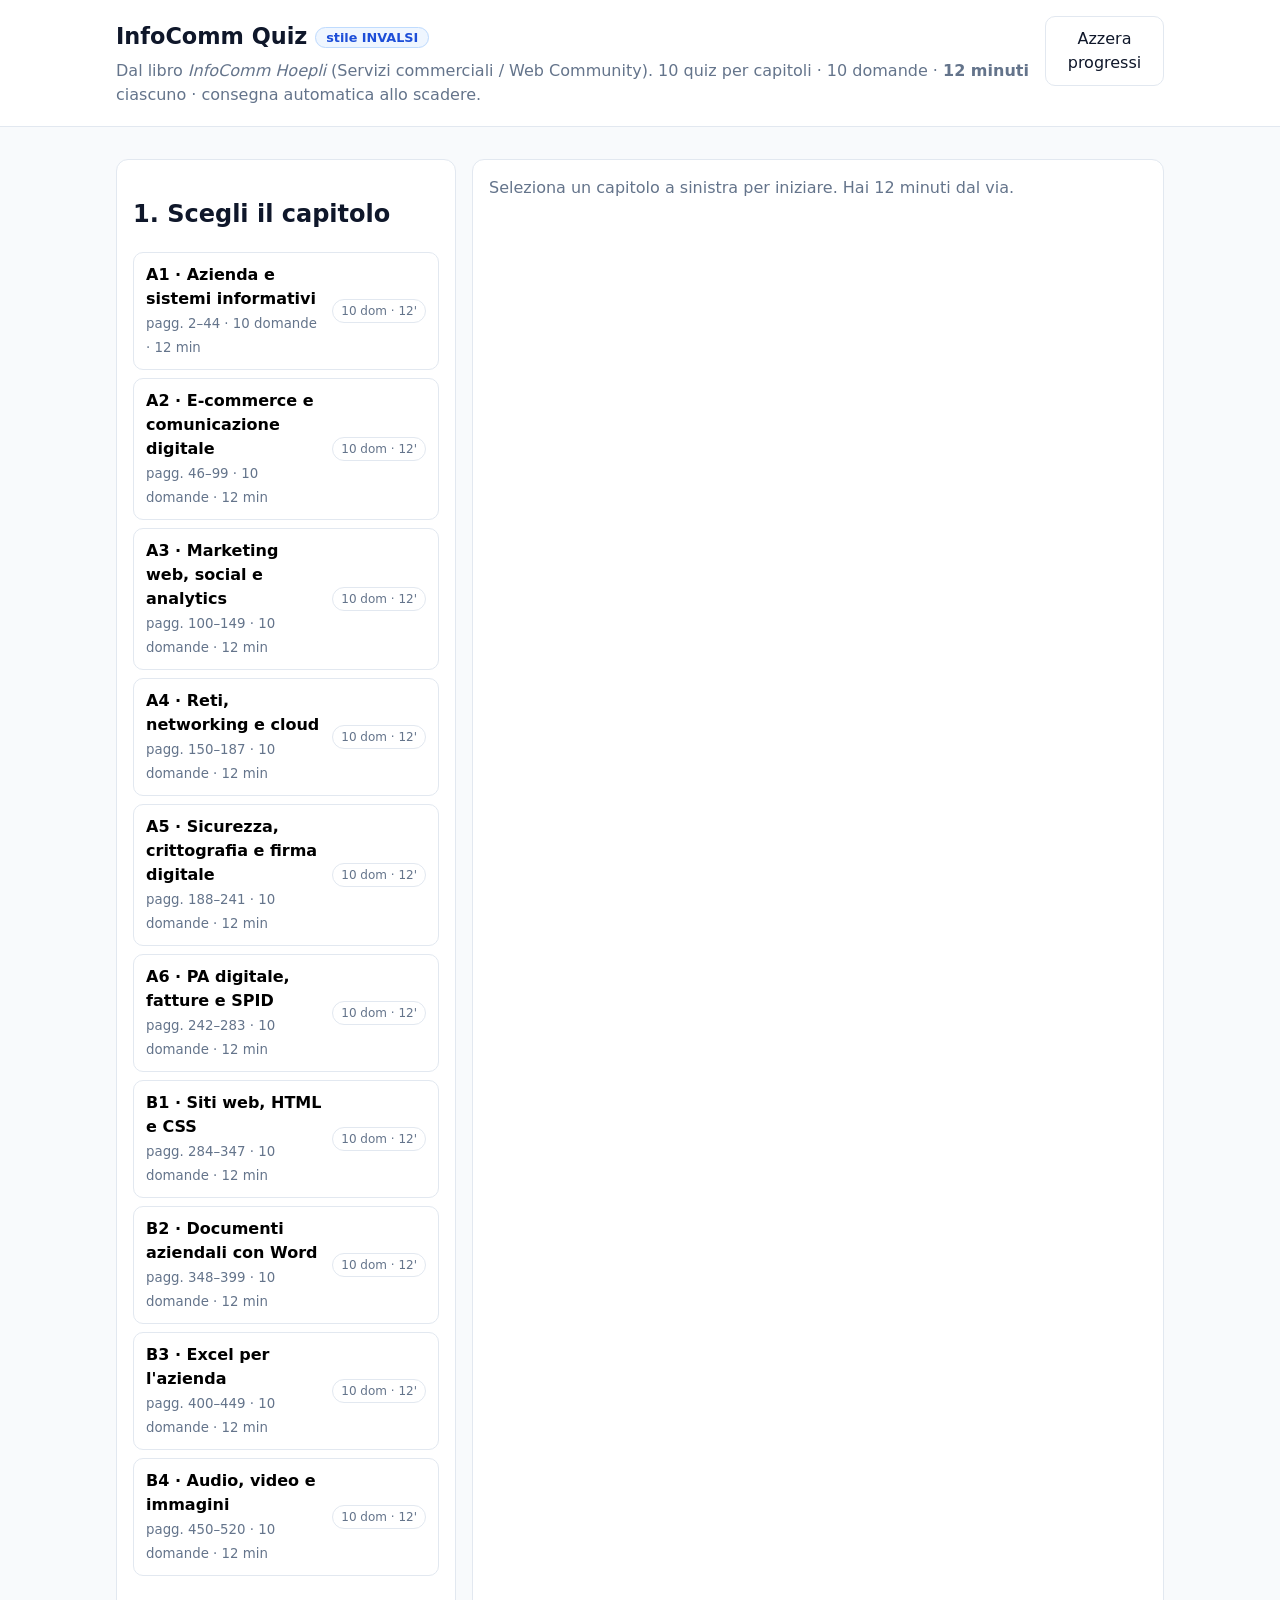
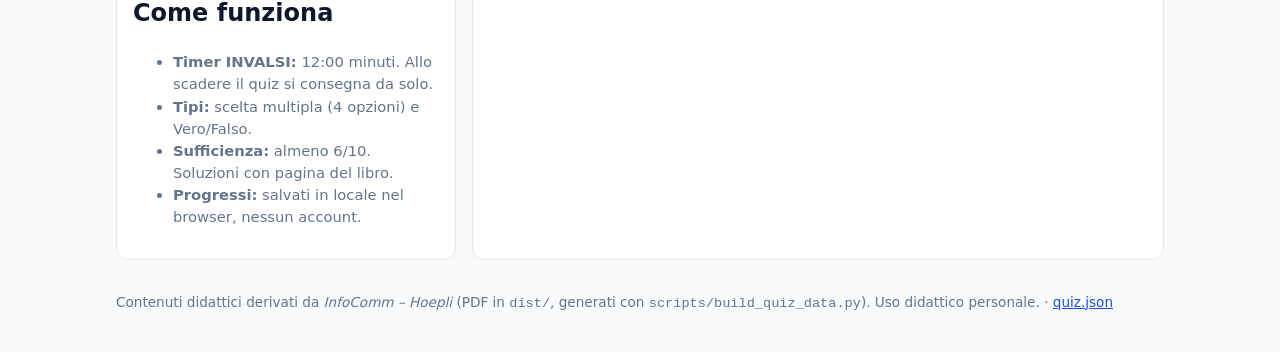
==== docs/index.html @ 26ef867f "InfoComm Quiz stile INVALSI su GitHub Pages (docs/): 10 moduli x 10 domande, timer 12 min, dati da P" ====
<!doctype html>
<html lang="it">
<head>
<meta charset="utf-8">
<meta name="viewport" content="width=device-width, initial-scale=1">
<title>InfoComm Quiz · stile INVALSI</title>
<meta name="description" content="Piattaforma di quiz stile INVALSI dal libro InfoComm (Hoepli). 10 capitoli, timer, punteggio.">
<link rel="stylesheet" href="assets/style.css">
</head>
<body>
<header class="topbar">
  <div class="wrap">
    <div>
      <h1>InfoComm Quiz <span class="badge">stile INVALSI</span></h1>
      <p class="sub">Dal libro <em>InfoComm Hoepli</em> (Servizi commerciali / Web Community). 10 quiz per capitoli · 10 domande · <strong>12 minuti</strong> ciascuno · consegna automatica allo scadere.</p>
    </div>
    <div class="top-actions">
      <button id="btn-reset" class="ghost" title="Cancella i risultati salvati in questo browser">Azzera progressi</button>
    </div>
  </div>
</header>

<main class="wrap grid">
  <section class="card">
    <h2>1. Scegli il capitolo</h2>
    <div id="modules" class="mods"></div>
    <h2>Come funziona</h2>
    <ul class="help">
      <li><strong>Timer INVALSI:</strong> 12:00 minuti. Allo scadere il quiz si consegna da solo.</li>
      <li><strong>Tipi:</strong> scelta multipla (4 opzioni) e Vero/Falso.</li>
      <li><strong>Sufficienza:</strong> almeno 6/10. Soluzioni con pagina del libro.</li>
      <li><strong>Progressi:</strong> salvati in locale nel browser, nessun account.</li>
    </ul>
  </section>

  <section class="card" id="quiz-card">
    <div id="quiz-home" class="muted">Seleziona un capitolo a sinistra per iniziare. Hai 12 minuti dal via.</div>
    <div id="quiz-box" hidden>
      <div class="quiz-head">
        <div>
          <div id="q-title" class="q-title"></div>
          <div id="q-prog" class="muted small"></div>
        </div>
        <div id="q-timer" class="timer" aria-live="polite">12:00</div>
      </div>
      <div class="progress"><div id="q-bar"></div></div>
      <div id="q-list"></div>
      <div class="row">
        <button id="btn-submit" class="primary">Consegna ora</button>
        <button id="btn-abort" class="ghost">Annulla</button>
      </div>
      <div id="q-result"></div>
    </div>
  </section>
</main>

<footer class="wrap foot muted small">
  Contenuti didattici derivati da <em>InfoComm – Hoepli</em> (PDF in <code>dist/</code>, generati con <code>scripts/build_quiz_data.py</code>). Uso didattico personale.
  · <a href="data/quiz.json">quiz.json</a>
</footer>
<script src="assets/app.js"></script>
</body>
</html>
---- docs/assets/style.css ----
:root{--bg:#F8FAFC;--card:#fff;--line:#E2E8F0;--txt:#0F172A;--mut:#64748B;--ok:#16A34A;--ko:#DC2626;--acc:#1D4ED8}
*{box-sizing:border-box}body{margin:0;background:var(--bg);color:var(--txt);font:16px/1.5 system-ui,-apple-system,"Segoe UI",Roboto,Arial}
.wrap{max-width:1080px;margin:0 auto;padding:16px}
.topbar{background:var(--card);border-bottom:1px solid var(--line)}.topbar .wrap{display:flex;justify-content:space-between;gap:12px;align-items:flex-start}
h1{font-size:1.4rem;margin:.2em 0}.badge{background:#EFF6FF;color:var(--acc);border:1px solid #BFDBFE;border-radius:999px;padding:2px 10px;font-size:.8rem;vertical-align:middle}
.sub{color:var(--mut);margin:.2em 0}
.grid{display:grid;grid-template-columns:340px 1fr;gap:16px}@media(max-width:860px){.grid{grid-template-columns:1fr}}
.card{background:var(--card);border:1px solid var(--line);border-radius:12px;padding:16px;margin-top:16px}
.mods{display:grid;gap:8px}.mod{display:flex;justify-content:space-between;align-items:center;gap:8px;border:1px solid var(--line);border-radius:10px;padding:10px 12px;background:#fff;cursor:pointer;text-align:left;width:100%;font:inherit}
.mod:hover{border-color:var(--acc)}.mod.active{border-color:var(--acc);box-shadow:0 0 0 2px #DBEAFE}
.mod small{color:var(--mut)}.pill{font-size:.75rem;border-radius:999px;padding:2px 8px;border:1px solid var(--line);color:var(--mut);white-space:nowrap}
.pill.done-ok{background:#F0FDF4;color:var(--ok);border-color:#BBF7D0}.pill.done-ko{background:#FEF2F2;color:var(--ko);border-color:#FECACA}
.help{color:var(--mut);font-size:.92rem}.muted{color:var(--mut)}.small{font-size:.85rem}
.quiz-head{display:flex;justify-content:space-between;align-items:center;gap:10px}.q-title{font-weight:700}
.timer{font-variant-numeric:tabular-nums;font-weight:800;font-size:1.4rem;border:2px solid var(--acc);color:var(--acc);border-radius:10px;padding:2px 12px}
.timer.warn{border-color:var(--ko);color:var(--ko);animation:pulse 1s infinite alternate}
@keyframes pulse{from{transform:scale(1)}to{transform:scale(1.05)}}
.progress{height:8px;background:#EFF2F7;border-radius:99px;margin:10px 0;overflow:hidden}#q-bar{height:100%;width:0;background:var(--acc)}
.q{border:1px solid var(--line);border-radius:10px;padding:12px;margin:10px 0}.q h3{margin:.2em 0 .6em;font-size:1rem}
.q label{display:block;border:1px solid var(--line);border-radius:8px;padding:8px 10px;margin:6px 0;cursor:pointer}
.q label:hover{border-color:var(--acc)}.q input{margin-right:8px}
.row{display:flex;gap:10px;margin-top:12px;flex-wrap:wrap}
button{font:inherit;border-radius:10px;padding:10px 16px;cursor:pointer;border:1px solid var(--line);background:#fff}
.primary{background:var(--acc);color:#fff;border-color:var(--acc)}.ghost{background:#fff;color:var(--txt)}
.primary:disabled{opacity:.5;cursor:not-allowed}
.res{border-radius:10px;padding:12px;margin-top:12px}.res.ok{background:#F0FDF4;border:1px solid #BBF7D0}.res.ko{background:#FEF2F2;border:1px solid #FECACA}
.sol{font-size:.9rem;color:var(--mut)}.sol b{color:var(--txt)}
.src{font-size:.8rem;color:var(--mut)}
.foot{padding-bottom:40px}a{color:var(--acc)}
:focus-visible{outline:3px solid #93C5FD;outline-offset:2px}
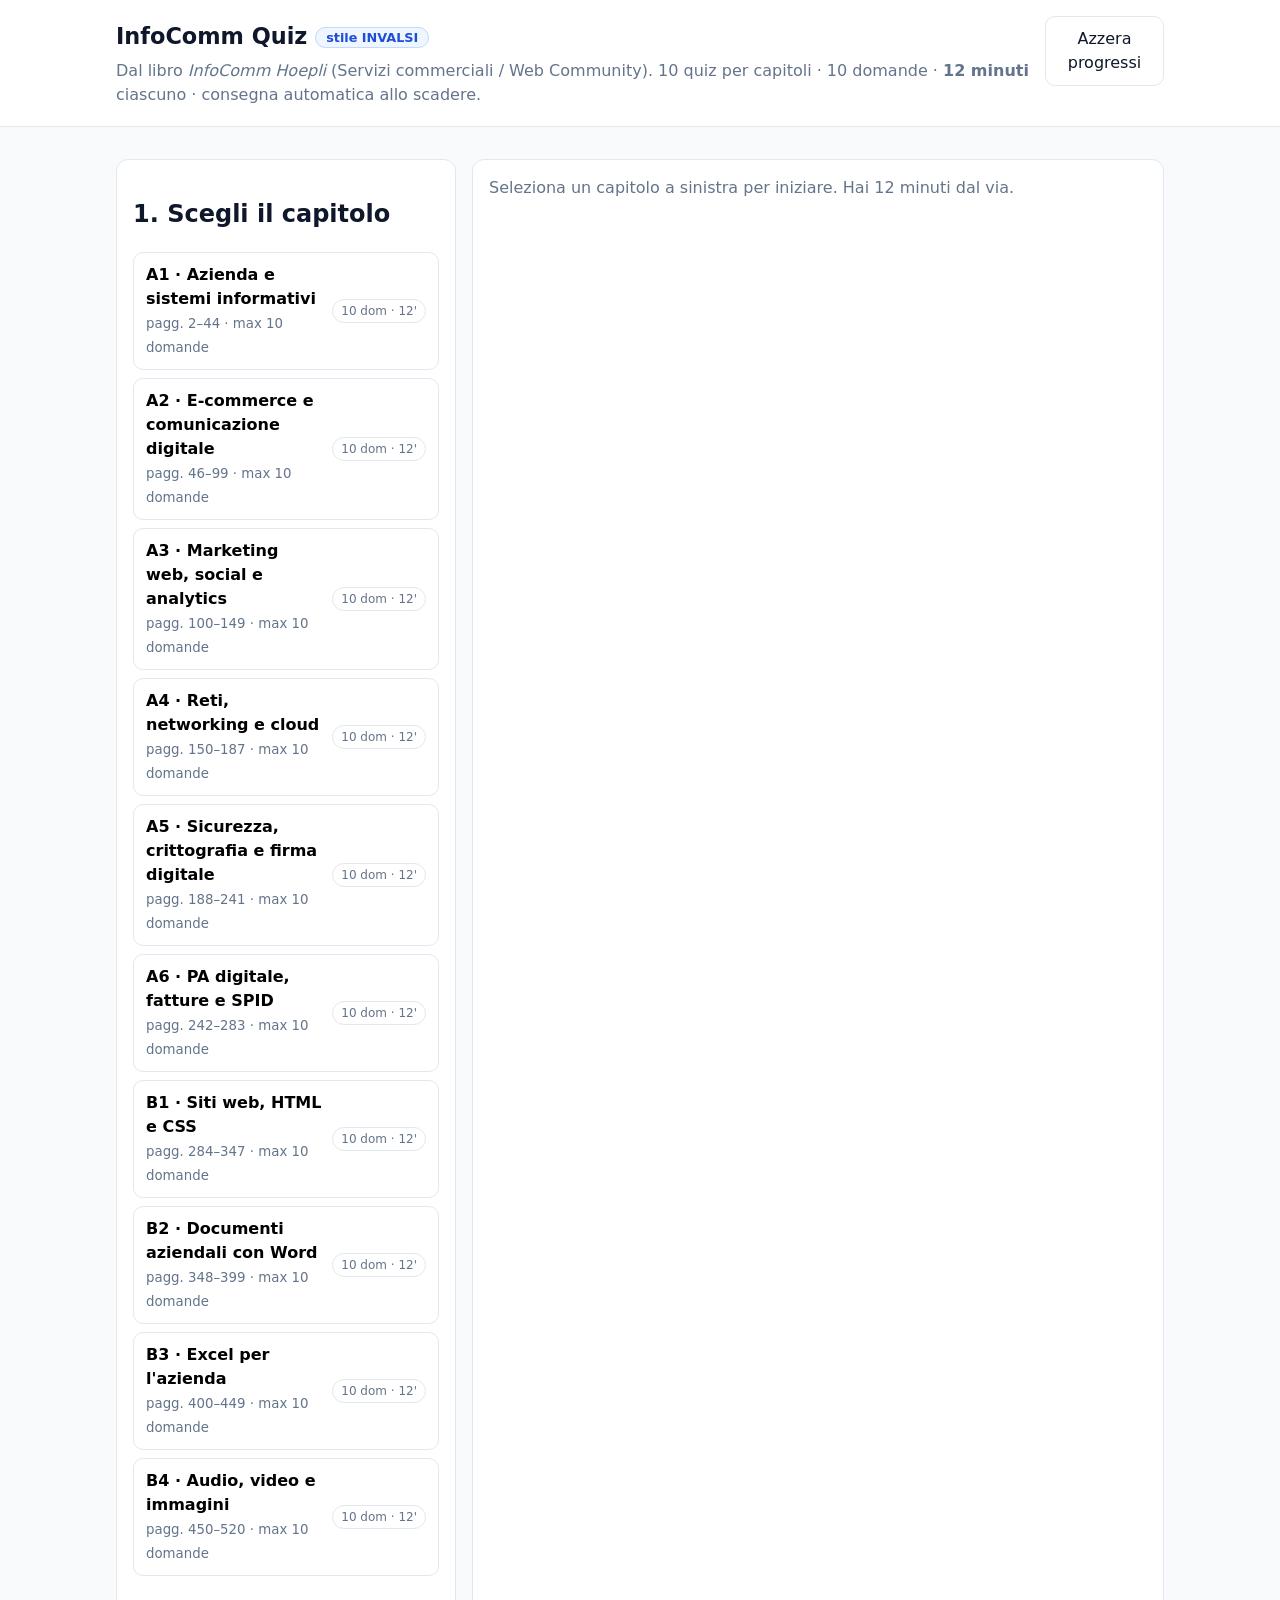
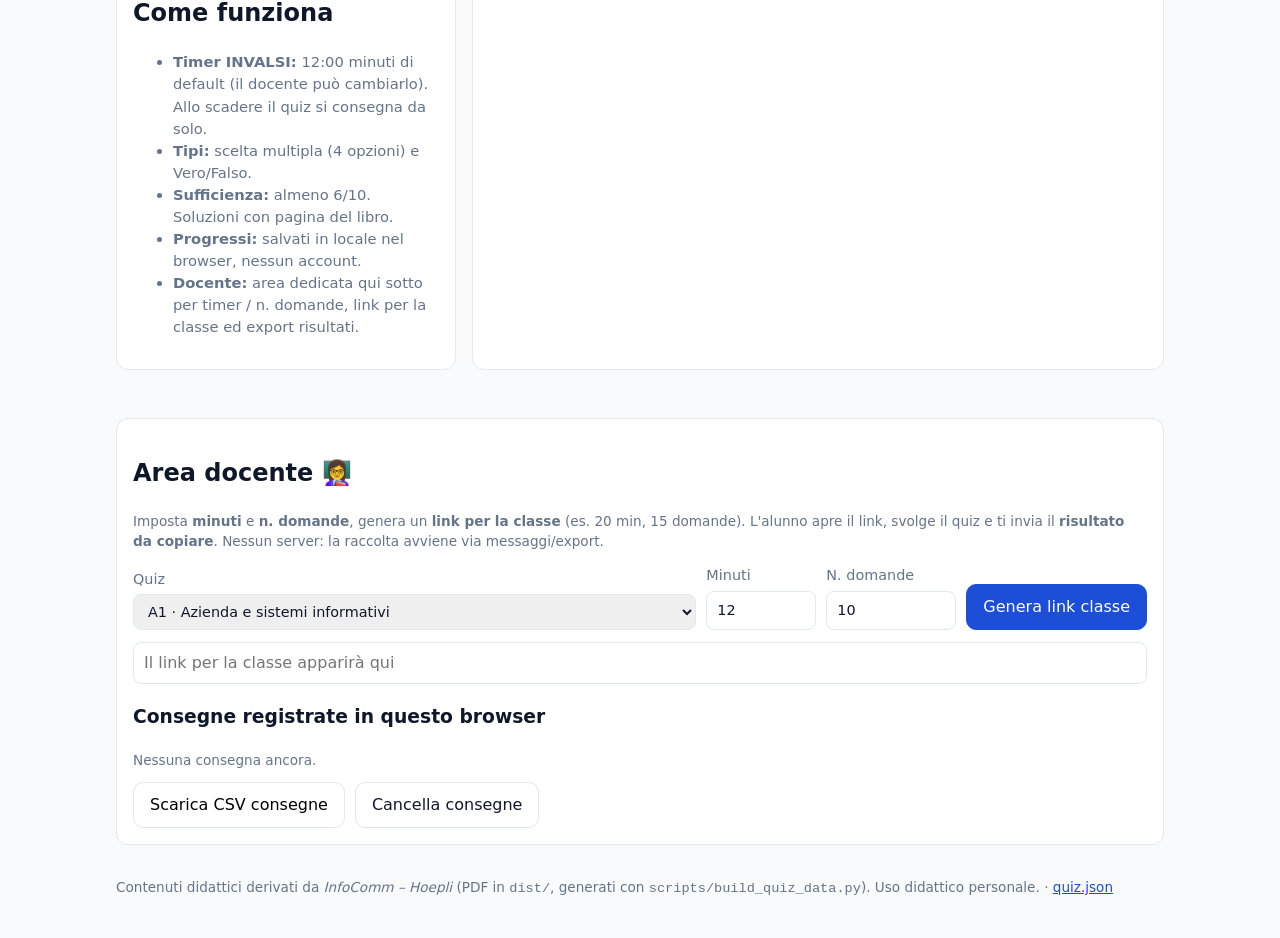
==== commit 4c62c91f: "Area docente: timer e n.domande configurabili, link classe, export consegne CSV" ====
--- a/docs/index.html
+++ b/docs/index.html
@@ -26,10 +26,11 @@
     <div id="modules" class="mods"></div>
     <h2>Come funziona</h2>
     <ul class="help">
-      <li><strong>Timer INVALSI:</strong> 12:00 minuti. Allo scadere il quiz si consegna da solo.</li>
+      <li><strong>Timer INVALSI:</strong> 12:00 minuti di default (il docente può cambiarlo). Allo scadere il quiz si consegna da solo.</li>
       <li><strong>Tipi:</strong> scelta multipla (4 opzioni) e Vero/Falso.</li>
       <li><strong>Sufficienza:</strong> almeno 6/10. Soluzioni con pagina del libro.</li>
       <li><strong>Progressi:</strong> salvati in locale nel browser, nessun account.</li>
+      <li><strong>Docente:</strong> area dedicata qui sotto per timer / n. domande, link per la classe ed export risultati.</li>
     </ul>
   </section>
 
@@ -46,6 +47,9 @@
       <div class="progress"><div id="q-bar"></div></div>
       <div id="q-list"></div>
       <div class="row">
+        <input id="student-name" class="nameinput" maxlength="60" placeholder="Nome e cognome (per la consegna al docente)" autocomplete="off">
+      </div>
+      <div class="row">
         <button id="btn-submit" class="primary">Consegna ora</button>
         <button id="btn-abort" class="ghost">Annulla</button>
       </div>
@@ -54,6 +58,26 @@
   </section>
 </main>
 
+<section class="wrap">
+  <div class="card" id="teacher-card">
+    <h2>Area docente 👩‍🏫</h2>
+    <p class="muted small">Imposta <strong>minuti</strong> e <strong>n. domande</strong>, genera un <strong>link per la classe</strong> (es. 20 min, 15 domande). L'alunno apre il link, svolge il quiz e ti invia il <strong>risultato da copiare</strong>. Nessun server: la raccolta avviene via messaggi/export.</p>
+    <div class="tgrid">
+      <label>Quiz <select id="t-mod"></select></label>
+      <label>Minuti <input id="t-min" type="number" min="1" max="120" value="12"></label>
+      <label>N. domande <input id="t-n" type="number" min="1" max="10" value="10"></label>
+      <button id="t-link" class="primary">Genera link classe</button>
+    </div>
+    <div class="row"><input id="t-out" class="nameinput" readonly placeholder="Il link per la classe apparirà qui"></div>
+    <h3>Consegne registrate in questo browser</h3>
+    <div id="t-history" class="muted small">Nessuna consegna ancora.</div>
+    <div class="row">
+      <button id="t-csv">Scarica CSV consegne</button>
+      <button id="t-clear" class="ghost">Cancella consegne</button>
+    </div>
+  </div>
+</section>
+
 <footer class="wrap foot muted small">
   Contenuti didattici derivati da <em>InfoComm – Hoepli</em> (PDF in <code>dist/</code>, generati con <code>scripts/build_quiz_data.py</code>). Uso didattico personale.
   · <a href="data/quiz.json">quiz.json</a>
--- a/docs/assets/style.css
+++ b/docs/assets/style.css
@@ -27,4 +27,12 @@
 .sol{font-size:.9rem;color:var(--mut)}.sol b{color:var(--txt)}
 .src{font-size:.8rem;color:var(--mut)}
 .foot{padding-bottom:40px}a{color:var(--acc)}
+.tgrid{display:grid;grid-template-columns:1fr 110px 130px auto;gap:10px;align-items:end;margin:8px 0}@media(max-width:860px){.tgrid{grid-template-columns:1fr 1fr}}
+.tgrid label{display:grid;gap:4px;font-size:.9rem;color:var(--mut)}
+.tgrid input,.tgrid select,.nameinput{font:inherit;color:var(--txt);border:1px solid var(--line);border-radius:8px;padding:8px 10px;width:100%}
+.nameinput{background:#fff}
+#t-history table{width:100%;border-collapse:collapse;font-size:.85rem;background:#fff}
+#t-history th,#t-history td{border:1px solid var(--line);padding:4px 8px;text-align:left}
+.expbox{border:1px dashed var(--acc);background:#EFF6FF;border-radius:10px;padding:10px;margin-top:12px}
+.expbox code{display:block;word-break:break-word;background:#fff;border:1px solid var(--line);border-radius:8px;padding:8px;margin:6px 0}
 :focus-visible{outline:3px solid #93C5FD;outline-offset:2px}
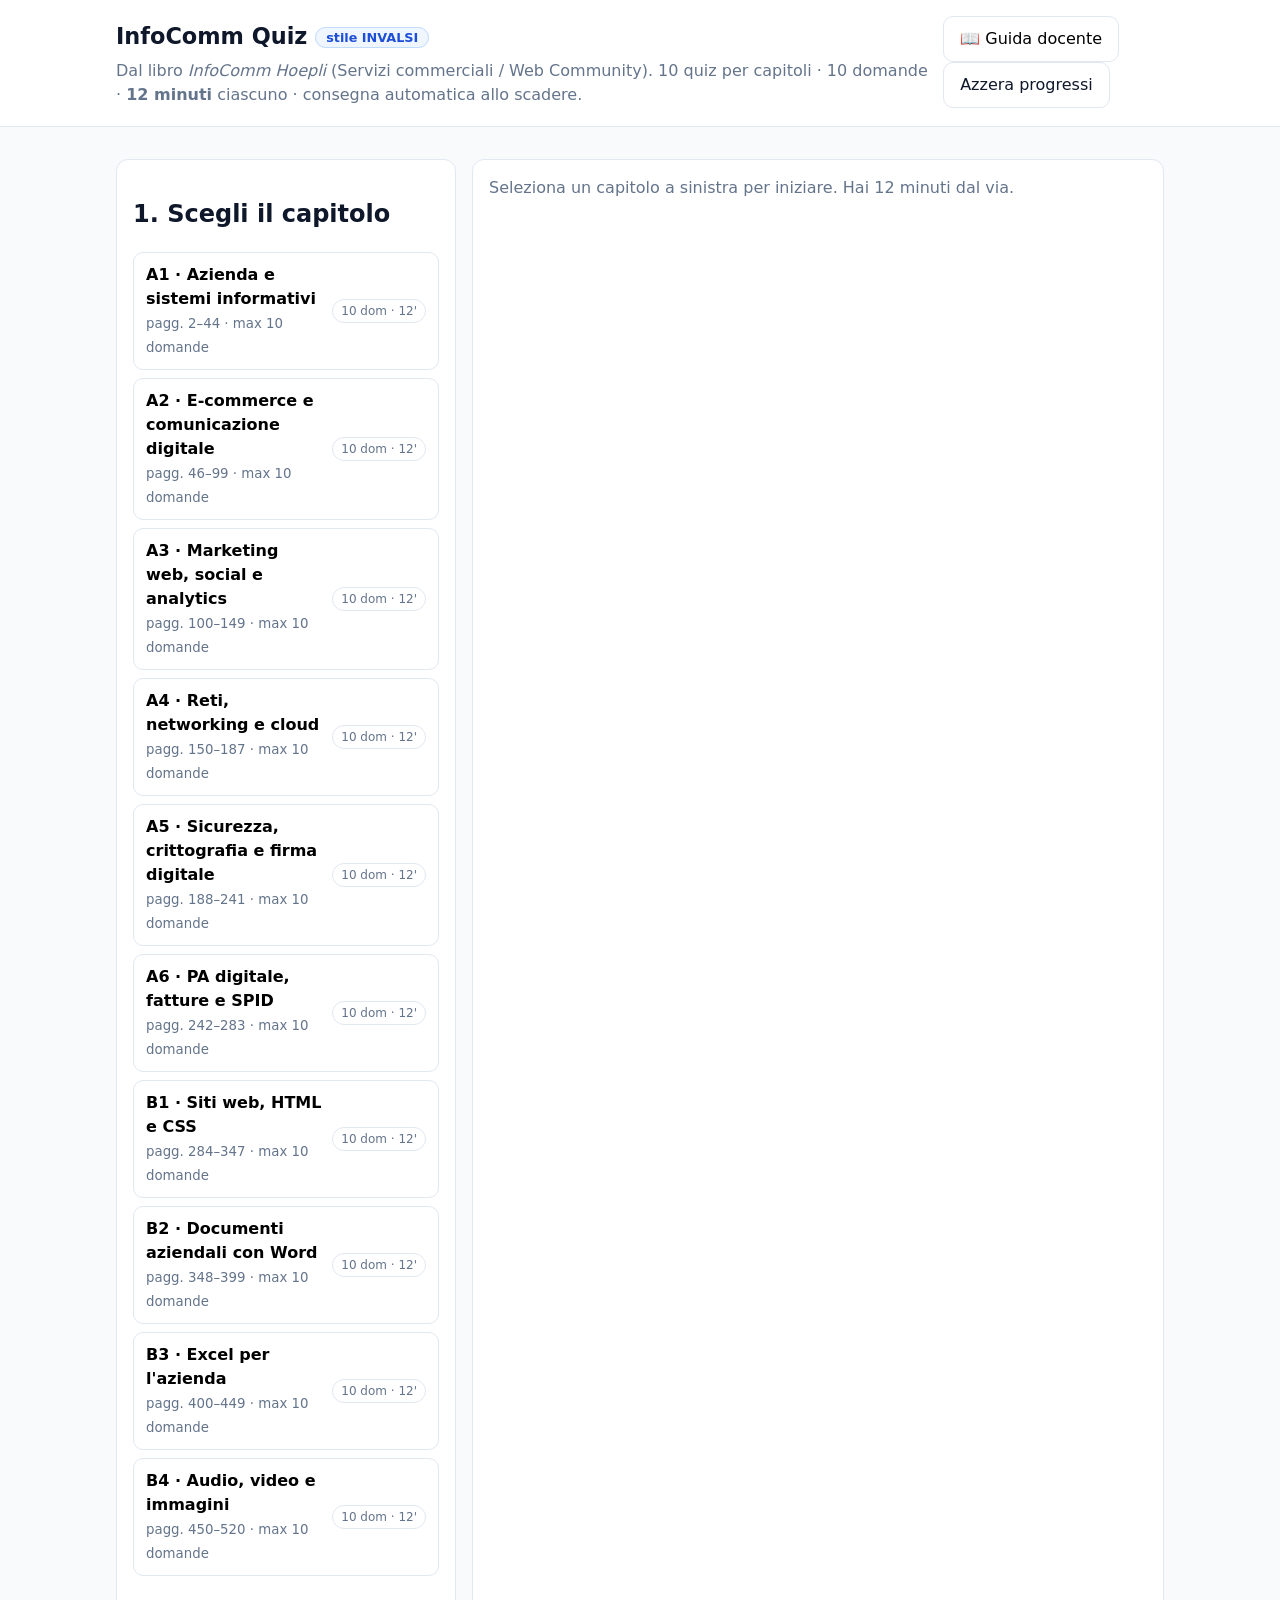
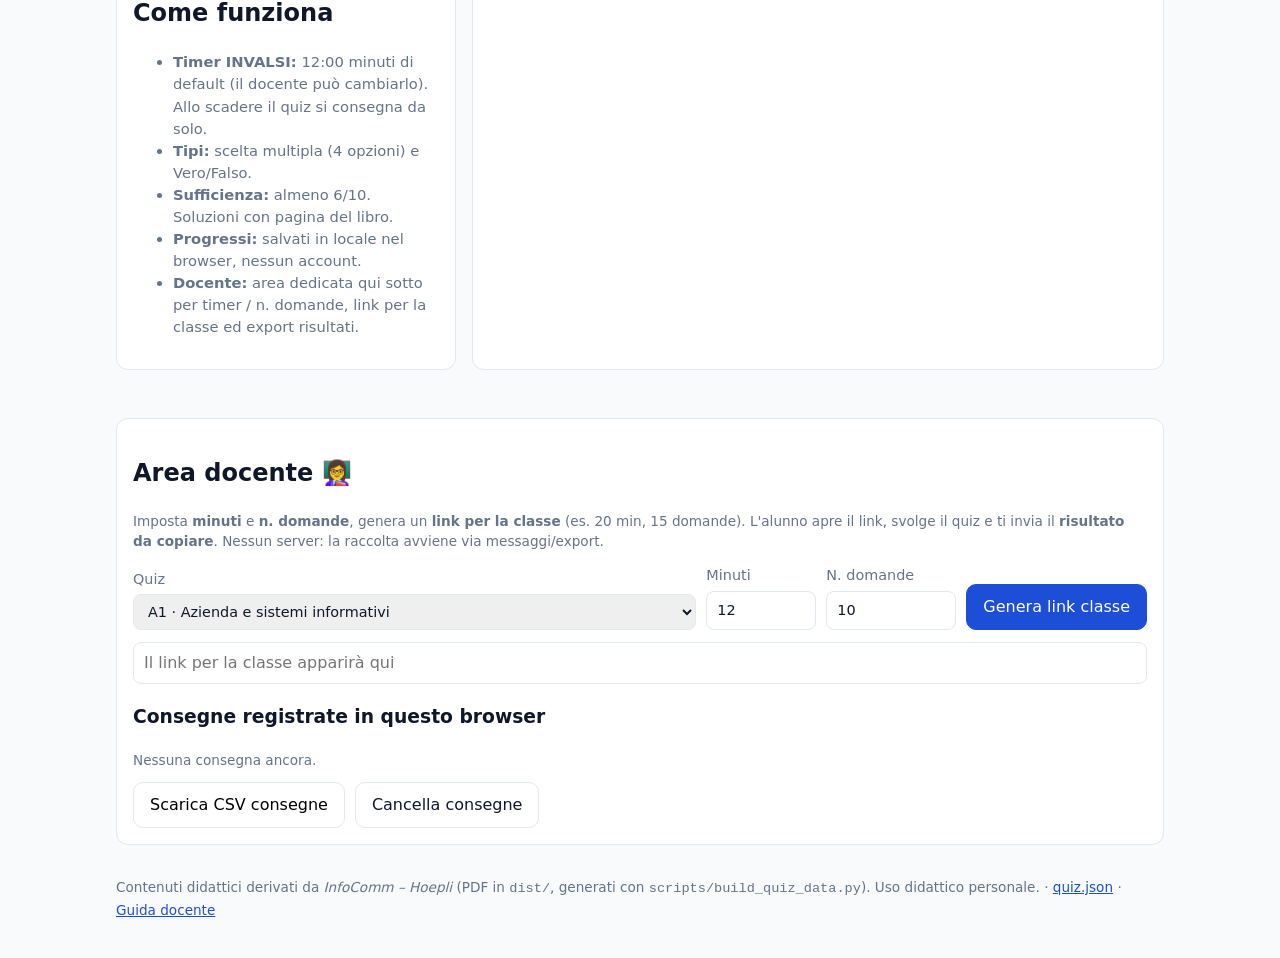
==== commit 1c6e5854: "Guida docente (pagina stampabile) + link in home" ====
--- a/docs/index.html
+++ b/docs/index.html
@@ -15,6 +15,7 @@
       <p class="sub">Dal libro <em>InfoComm Hoepli</em> (Servizi commerciali / Web Community). 10 quiz per capitoli · 10 domande · <strong>12 minuti</strong> ciascuno · consegna automatica allo scadere.</p>
     </div>
     <div class="top-actions">
+      <a href="guida-docente.html"><button>📖 Guida docente</button></a>
       <button id="btn-reset" class="ghost" title="Cancella i risultati salvati in questo browser">Azzera progressi</button>
     </div>
   </div>
@@ -80,7 +81,7 @@
 
 <footer class="wrap foot muted small">
   Contenuti didattici derivati da <em>InfoComm – Hoepli</em> (PDF in <code>dist/</code>, generati con <code>scripts/build_quiz_data.py</code>). Uso didattico personale.
-  · <a href="data/quiz.json">quiz.json</a>
+  · <a href="data/quiz.json">quiz.json</a> · <a href="guida-docente.html">Guida docente</a>
 </footer>
 <script src="assets/app.js"></script>
 </body>
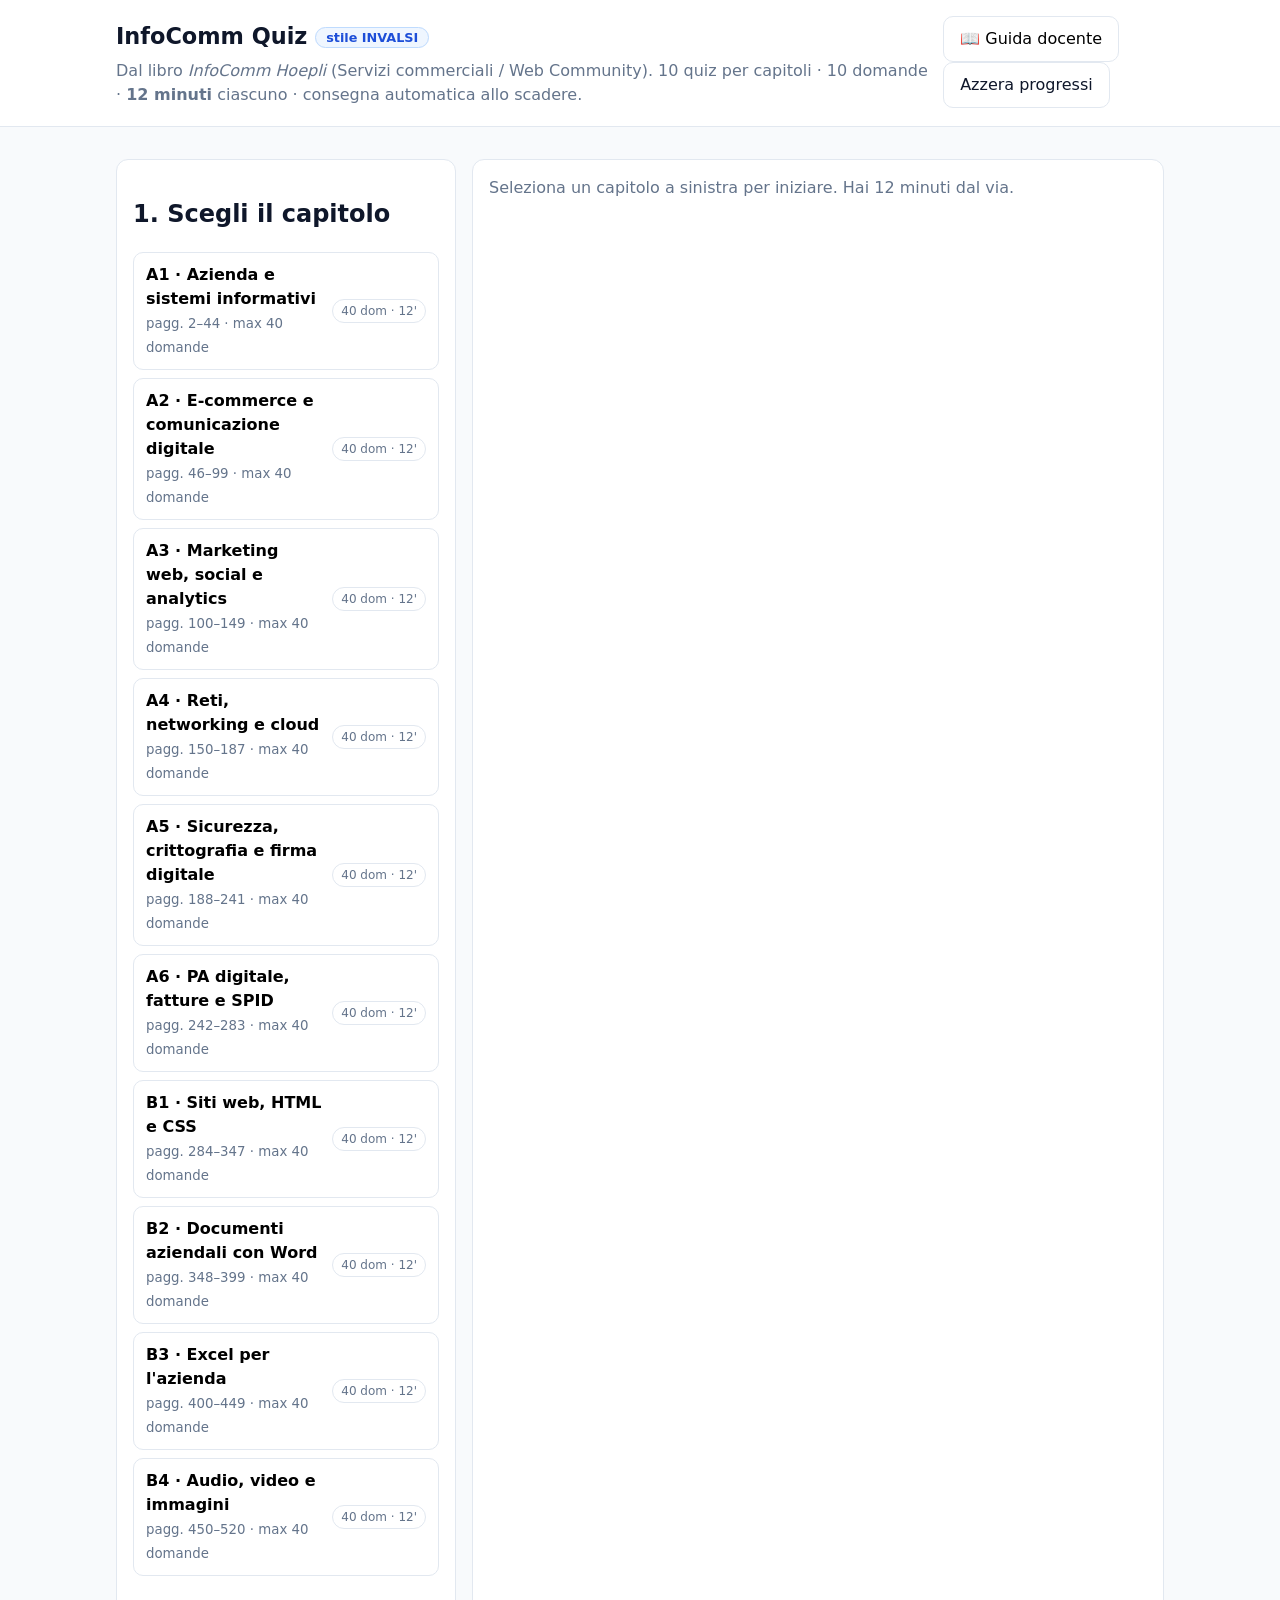
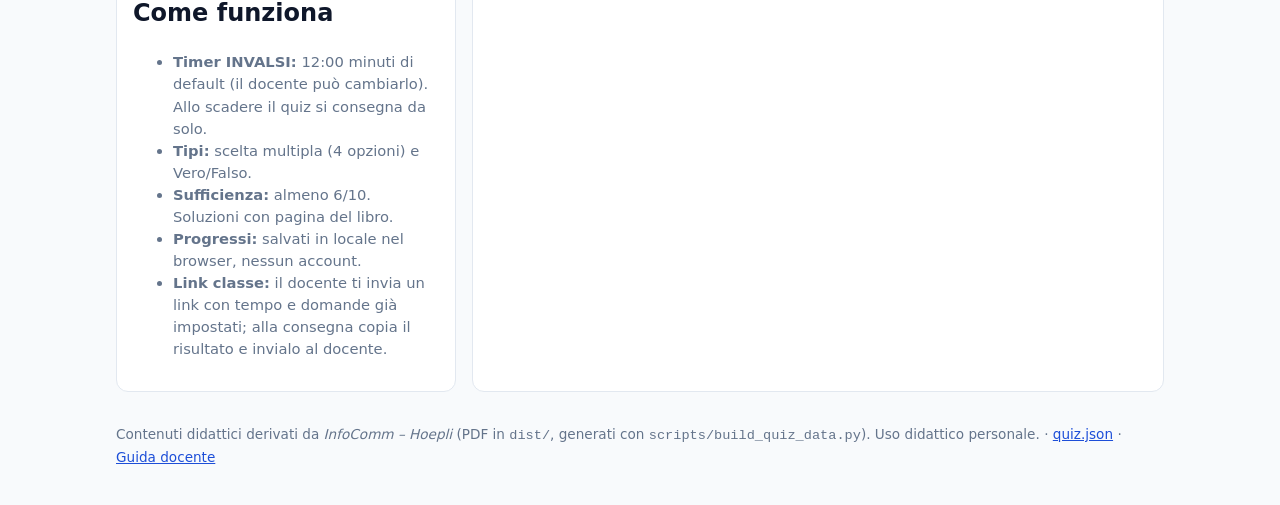
==== commit 17248b73: "Banca 40 domande/modulo (400), pagina docente separata, home solo studenti" ====
--- a/docs/index.html
+++ b/docs/index.html
@@ -5,7 +5,7 @@
 <meta name="viewport" content="width=device-width, initial-scale=1">
 <title>InfoComm Quiz · stile INVALSI</title>
 <meta name="description" content="Piattaforma di quiz stile INVALSI dal libro InfoComm (Hoepli). 10 capitoli, timer, punteggio.">
-<link rel="stylesheet" href="assets/style.css">
+<link rel="stylesheet" href="assets/style.css?v=4">
 </head>
 <body>
 <header class="topbar">
@@ -31,7 +31,7 @@
       <li><strong>Tipi:</strong> scelta multipla (4 opzioni) e Vero/Falso.</li>
       <li><strong>Sufficienza:</strong> almeno 6/10. Soluzioni con pagina del libro.</li>
       <li><strong>Progressi:</strong> salvati in locale nel browser, nessun account.</li>
-      <li><strong>Docente:</strong> area dedicata qui sotto per timer / n. domande, link per la classe ed export risultati.</li>
+      <li><strong>Link classe:</strong> il docente ti invia un link con tempo e domande già impostati; alla consegna copia il risultato e invialo al docente.</li>
     </ul>
   </section>
 
@@ -59,30 +59,10 @@
   </section>
 </main>
 
-<section class="wrap">
-  <div class="card" id="teacher-card">
-    <h2>Area docente 👩‍🏫</h2>
-    <p class="muted small">Imposta <strong>minuti</strong> e <strong>n. domande</strong>, genera un <strong>link per la classe</strong> (es. 20 min, 15 domande). L'alunno apre il link, svolge il quiz e ti invia il <strong>risultato da copiare</strong>. Nessun server: la raccolta avviene via messaggi/export.</p>
-    <div class="tgrid">
-      <label>Quiz <select id="t-mod"></select></label>
-      <label>Minuti <input id="t-min" type="number" min="1" max="120" value="12"></label>
-      <label>N. domande <input id="t-n" type="number" min="1" max="10" value="10"></label>
-      <button id="t-link" class="primary">Genera link classe</button>
-    </div>
-    <div class="row"><input id="t-out" class="nameinput" readonly placeholder="Il link per la classe apparirà qui"></div>
-    <h3>Consegne registrate in questo browser</h3>
-    <div id="t-history" class="muted small">Nessuna consegna ancora.</div>
-    <div class="row">
-      <button id="t-csv">Scarica CSV consegne</button>
-      <button id="t-clear" class="ghost">Cancella consegne</button>
-    </div>
-  </div>
-</section>
-
 <footer class="wrap foot muted small">
   Contenuti didattici derivati da <em>InfoComm – Hoepli</em> (PDF in <code>dist/</code>, generati con <code>scripts/build_quiz_data.py</code>). Uso didattico personale.
   · <a href="data/quiz.json">quiz.json</a> · <a href="guida-docente.html">Guida docente</a>
 </footer>
-<script src="assets/app.js"></script>
+<script src="assets/app.js?v=4"></script>
 </body>
 </html>
